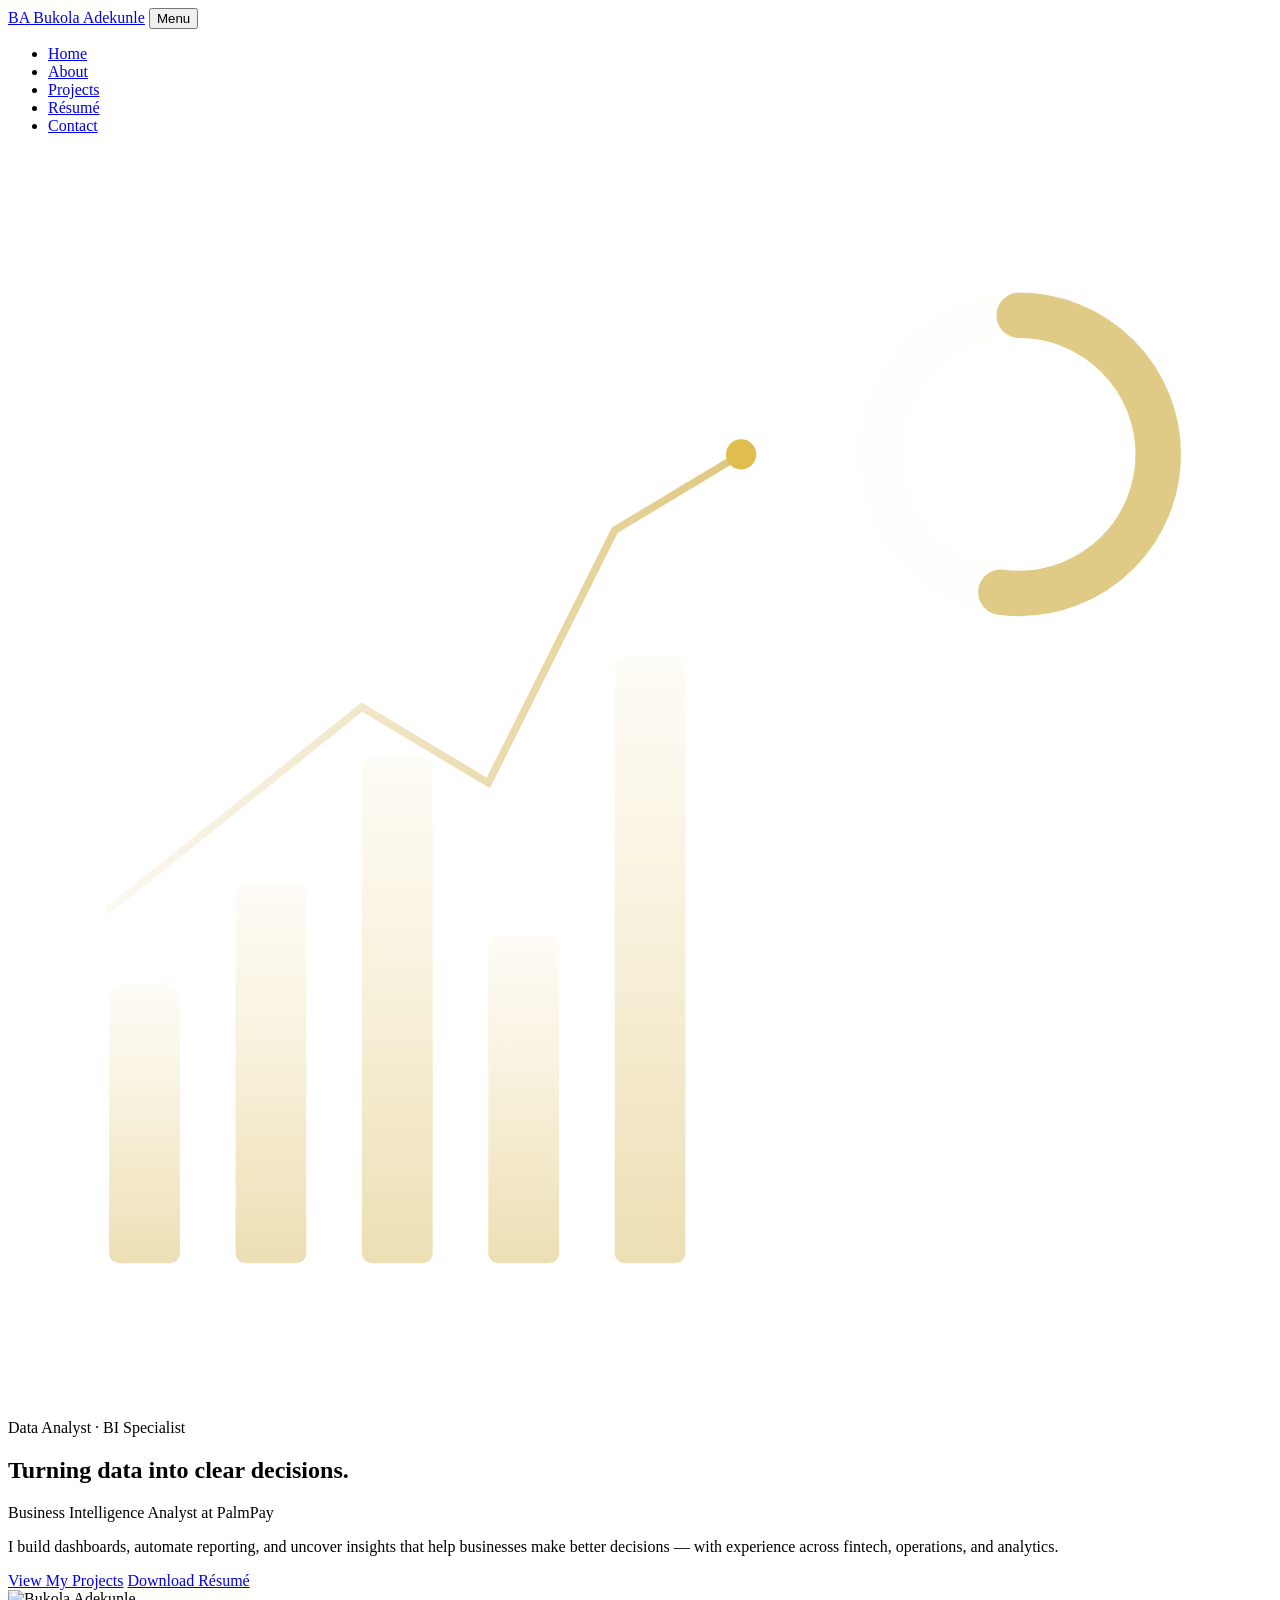
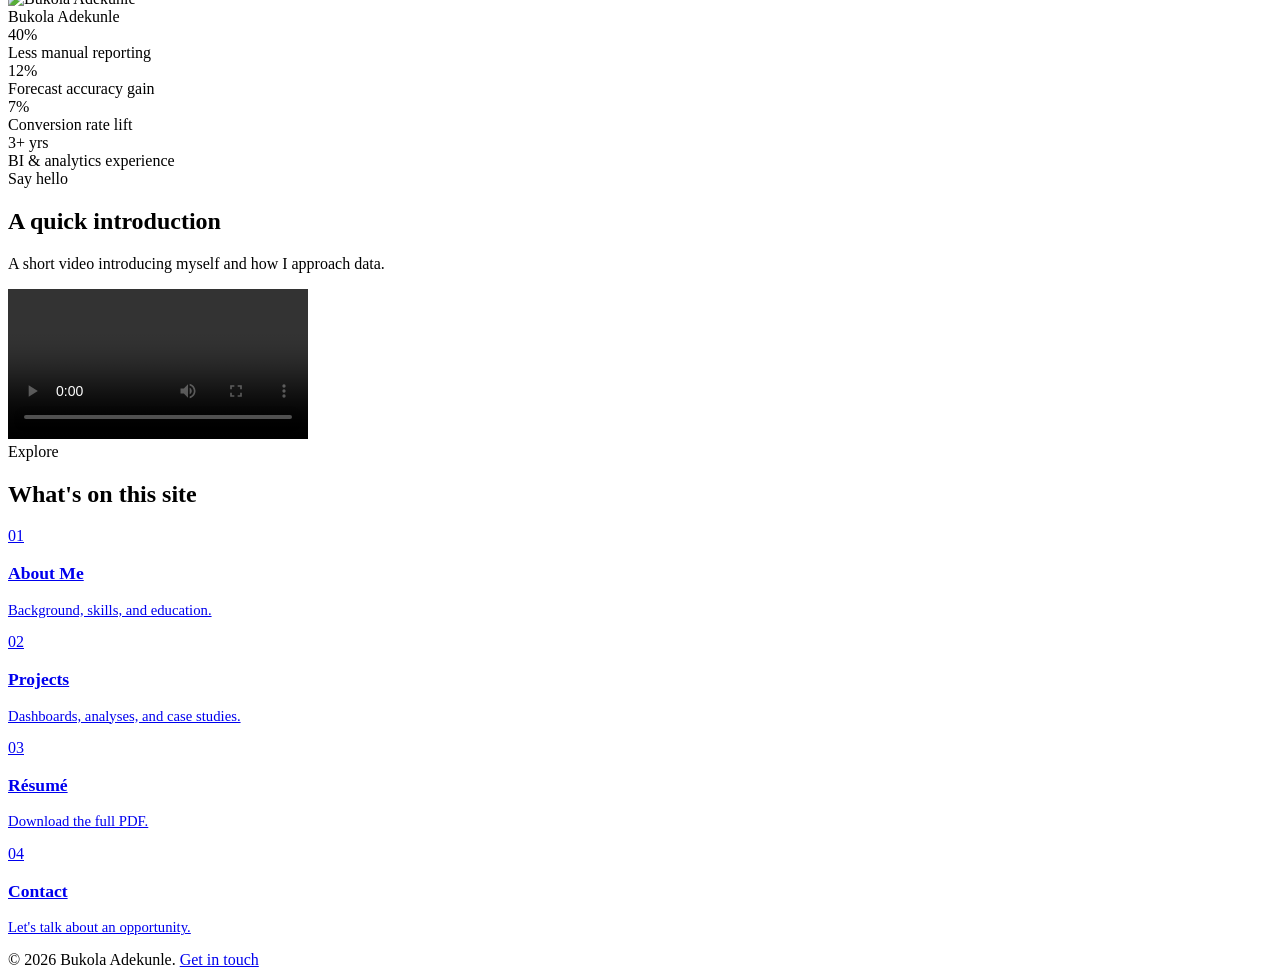
==== index.html @ cb550749 "Add files via upload" ====
<!DOCTYPE html>
<html lang="en">
<head>
<meta charset="UTF-8" />
<meta name="viewport" content="width=device-width, initial-scale=1.0" />
<title>Bukola Adekunle | Data Analyst</title>
<meta name="description" content="Business Intelligence Analyst and Data Analyst — dashboards, KPI tracking, and analytics case studies." />
<link rel="stylesheet" href="css/styles.css" />
</head>
<body>

<header class="topbar">
<div class="topbar-inner">
<a href="index.html" class="brand"><span class="brand-mark">BA</span> Bukola Adekunle</a>
<button class="nav-toggle" aria-label="Toggle navigation">Menu</button>
<nav>
<ul class="nav-links">
<li><a href="index.html">Home</a></li>
<li><a href="about.html">About</a></li>
<li><a href="projects.html">Projects</a></li>
<li><a href="resume.html">Résumé</a></li>
<li><a href="contact.html" class="nav-cta">Contact</a></li>
</ul>
</nav>
</div>
</header>

<!-- ============ HERO ============ -->
<section class="hero">
<!-- Decorative chart backdrop — purely visual, adds depth without being "techy" -->
<svg class="hero-chart-decor" viewBox="0 0 500 500" xmlns="http://www.w3.org/2000/svg" aria-hidden="true">
<defs>
<linearGradient id="barGrad" x1="0" y1="1" x2="0" y2="0">
<stop offset="0%" stop-color="#c9a227" stop-opacity="0.35"/>
<stop offset="100%" stop-color="#e0bd4f" stop-opacity="0.05"/>
</linearGradient>
<linearGradient id="lineGrad" x1="0" y1="0" x2="1" y2="0">
<stop offset="0%" stop-color="#f7f2e6" stop-opacity="0.5"/>
<stop offset="100%" stop-color="#c9a227" stop-opacity="0.6"/>
</linearGradient>
</defs>
<!-- bars -->
<rect x="40" y="330" width="28" height="110" rx="4" fill="url(#barGrad)"/>
<rect x="90" y="290" width="28" height="150" rx="4" fill="url(#barGrad)"/>
<rect x="140" y="240" width="28" height="200" rx="4" fill="url(#barGrad)"/>
<rect x="190" y="310" width="28" height="130" rx="4" fill="url(#barGrad)"/>
<rect x="240" y="200" width="28" height="240" rx="4" fill="url(#barGrad)"/>
<!-- trend line -->
<polyline points="40,300 90,260 140,220 190,250 240,150 290,120" fill="none" stroke="url(#lineGrad)" stroke-width="3" stroke-linecap="round"/>
<circle cx="290" cy="120" r="6" fill="#e0bd4f"/>
<!-- donut -->
<circle cx="400" cy="120" r="55" fill="none" stroke="#f7f2e6" stroke-opacity="0.12" stroke-width="18"/>
<circle cx="400" cy="120" r="55" fill="none" stroke="#c9a227" stroke-opacity="0.55" stroke-width="18" stroke-dasharray="180 345" stroke-linecap="round" transform="rotate(-90 400 120)"/>
</svg>

<div class="container hero-grid">
<div>
<span class="eyebrow hero-eyebrow">Data Analyst · BI Specialist</span>
<h1>Turning data into <span class="accent">clear decisions.</span></h1>
<p class="role">Business Intelligence Analyst at PalmPay</p>
<p class="bio">
I build dashboards, automate reporting, and uncover insights that help
businesses make better decisions — with experience across fintech,
operations, and analytics.
</p>
<div class="hero-actions">
<a href="projects.html" class="btn btn-gold">View My Projects</a>
<a href="assets/Bukola_Adekunle_Resume.pdf" class="btn btn-outline" download>Download Résumé</a>
</div>
</div>

<!-- Bold photo -->
<div class="photo-bold-wrap">
<div class="photo-glow"></div>
<img src="images/photomi.png" class="photo-bold" alt="Bukola Adekunle">
<div class="photo-name">Bukola Adekunle</div>
</div>
</div>
</section>

<!-- ============ STATS STRIP ============ -->
<section class="stats-strip">
<div class="container stats-grid">
<div><div class="stat-value">40%</div><div class="stat-label">Less manual reporting</div></div>
<div><div class="stat-value">12%</div><div class="stat-label">Forecast accuracy gain</div></div>
<div><div class="stat-value">7%</div><div class="stat-label">Conversion rate lift</div></div>
<div><div class="stat-value">3+ yrs</div><div class="stat-label">BI &amp; analytics experience</div></div>
</div>
</section>

<!-- ============ INTRO VIDEO ============ -->
<section class="page-section">
<div class="container">
<div class="section-head">
<span class="eyebrow">Say hello</span>
<h2>A quick introduction</h2>
<p class="lede">A short video introducing myself and how I approach data.</p>
</div>
<div class="video-wrap">
<video controls poster="">
<source src="videos/intro.mp4" type="video/mp4" />
Your browser does not support the video tag.
</video>
</div>
</div>
</section>

<!-- ============ QUICK LINKS ============ -->
<section class="page-section alt">
<div class="container">
<div class="section-head">
<span class="eyebrow">Explore</span>
<h2>What's on this site</h2>
</div>
<div class="card-grid">
<a href="about.html" class="card" style="display:block;">
<span class="tag-number">01</span>
<h3 style="font-size:1.1rem;">About Me</h3>
<p style="color:var(--text-dim); font-size:0.92rem;">Background, skills, and education.</p>
</a>
<a href="projects.html" class="card" style="display:block;">
<span class="tag-number">02</span>
<h3 style="font-size:1.1rem;">Projects</h3>
<p style="color:var(--text-dim); font-size:0.92rem;">Dashboards, analyses, and case studies.</p>
</a>
<a href="resume.html" class="card" style="display:block;">
<span class="tag-number">03</span>
<h3 style="font-size:1.1rem;">Résumé</h3>
<p style="color:var(--text-dim); font-size:0.92rem;">Download the full PDF.</p>
</a>
<a href="contact.html" class="card" style="display:block;">
<span class="tag-number">04</span>
<h3 style="font-size:1.1rem;">Contact</h3>
<p style="color:var(--text-dim); font-size:0.92rem;">Let's talk about an opportunity.</p>
</a>
</div>
</div>
</section>

<footer>
<div class="container">&copy; 2026 Bukola Adekunle. <a href="contact.html">Get in touch</a></div>
</footer>

<script src="js/script.js"></script>
</body>
</html>
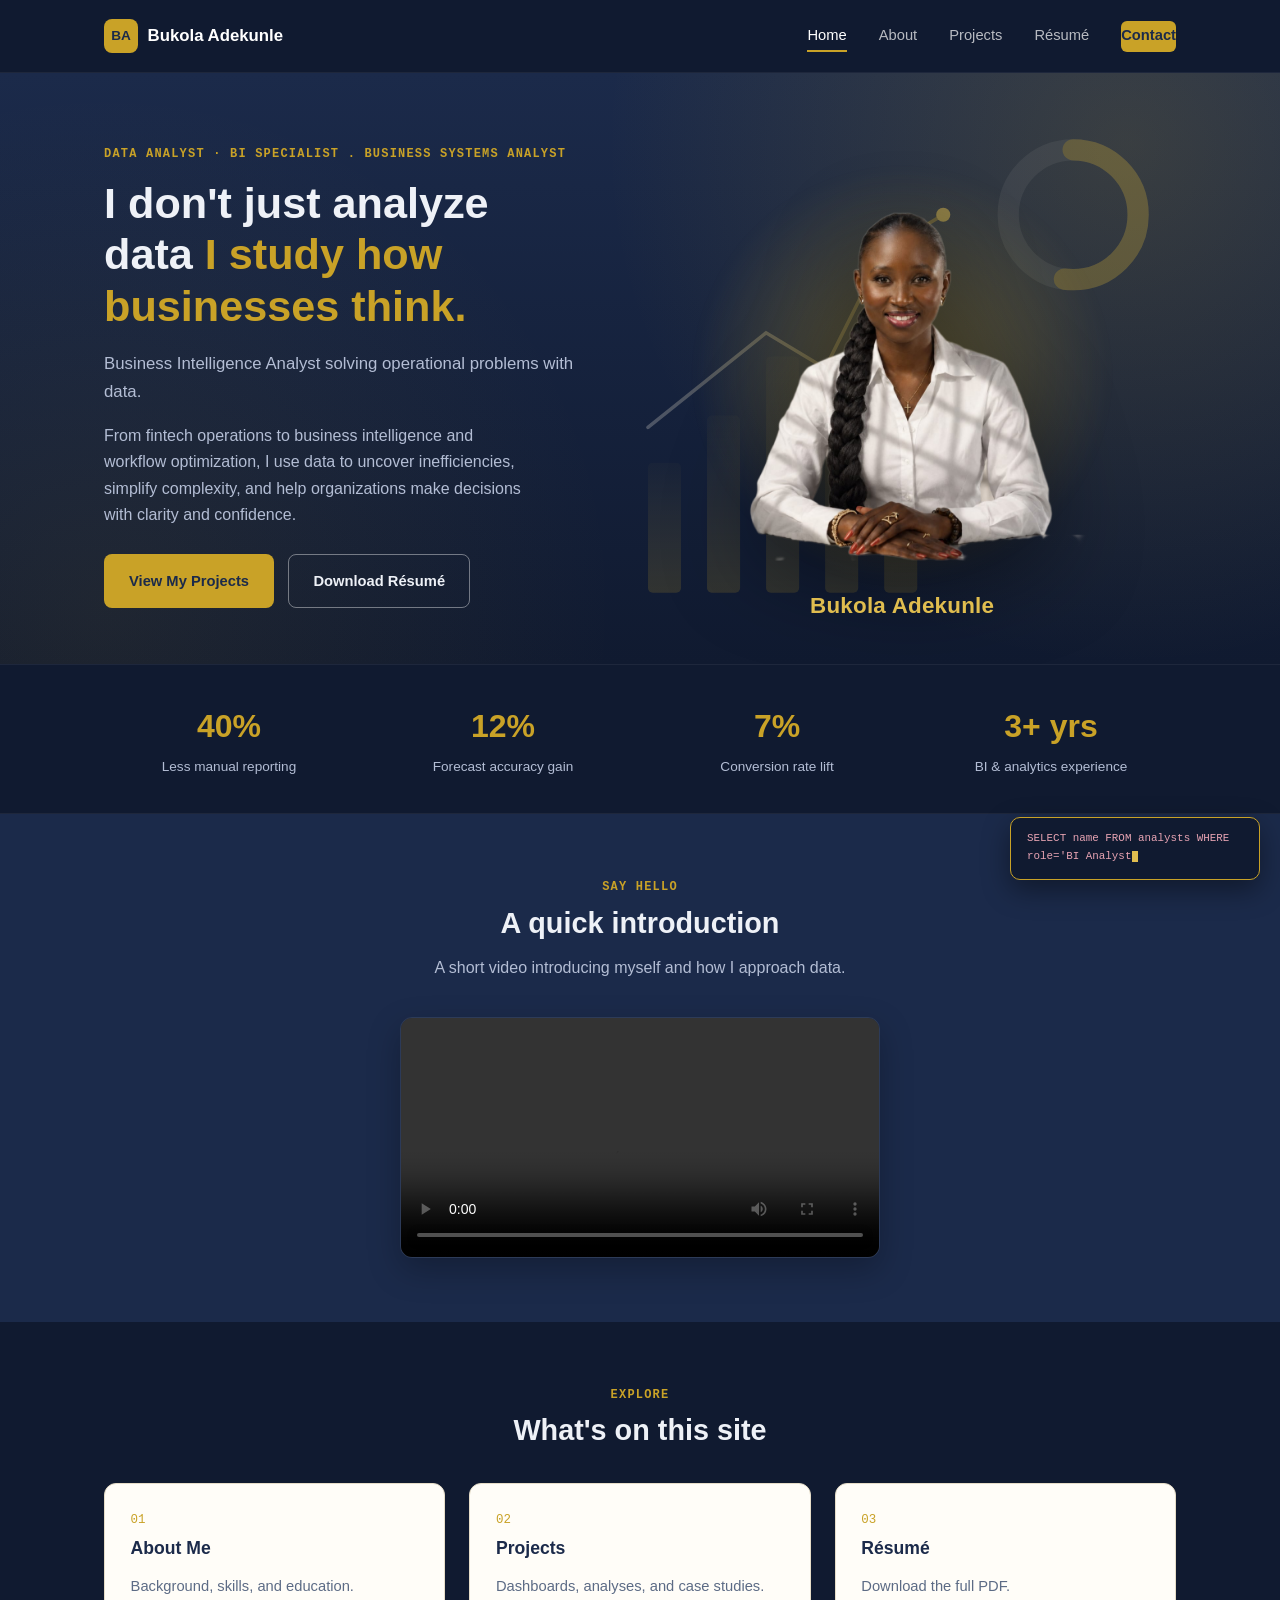
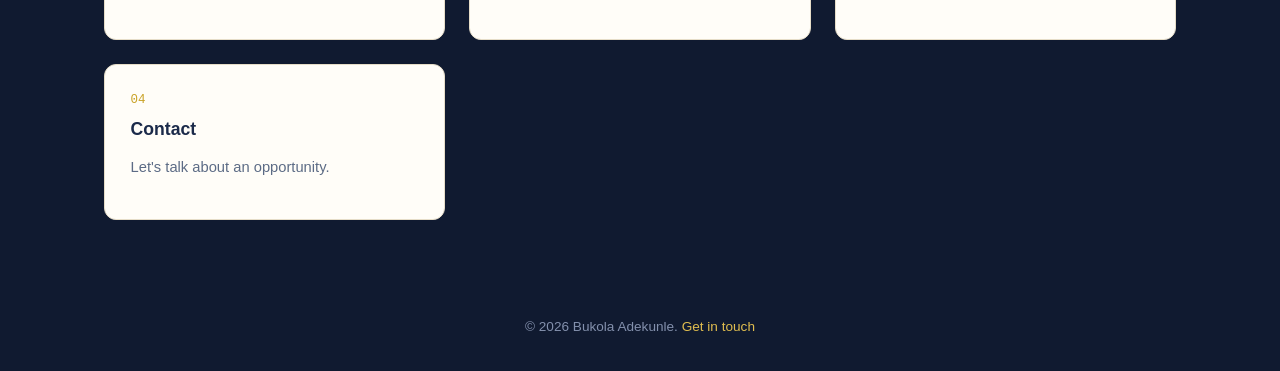
==== commit d328d438: "Update index.html" ====
--- a/index.html
+++ b/index.html
@@ -55,13 +55,13 @@
 
 <div class="container hero-grid">
 <div>
-<span class="eyebrow hero-eyebrow">Data Analyst · BI Specialist</span>
-<h1>Turning data into <span class="accent">clear decisions.</span></h1>
-<p class="role">Business Intelligence Analyst at PalmPay</p>
+<span class="eyebrow hero-eyebrow">Data Analyst · BI Specialist . Business Systems Analyst</span>
+<h1>I don't just analyze data <span class="accent">I study how businesses think.</span></h1>
+<p class="role">Business Intelligence Analyst solving operational problems with data.</p>
 <p class="bio">
-I build dashboards, automate reporting, and uncover insights that help
-businesses make better decisions — with experience across fintech,
-operations, and analytics.
+From fintech operations to business intelligence and workflow optimization,
+I use data to uncover inefficiencies, simplify complexity, and help
+  organizations make decisions with clarity and confidence.
 </p>
 <div class="hero-actions">
 <a href="projects.html" class="btn btn-gold">View My Projects</a>
--- a/css/styles.css
+++ b/css/styles.css
@@ -0,0 +1,575 @@
+/* ============================================================
+   BUKOLA ADEKUNLE — DATA ANALYST PORTFOLIO (v3)
+   Navy is now the dominant color across every page. Beige is
+   used only for card/panel surfaces (assisting). Gold is the
+   accent (assisting) — CTAs, numbers, dividers, glow.
+   ============================================================ */
+
+@import url('https://fonts.googleapis.com/css2?family=Poppins:wght@500;600;700&family=Inter:wght@400;500;600&family=JetBrains+Mono:wght@500;600&display=swap');
+
+:root {
+  --navy: #1b2a4a;
+  --navy-deep: #101a30;
+  --navy-soft: #24365c;
+  --beige: #f7f2e6;
+  --beige-card: #fffdf8;
+  --beige-line: #e6ddc8;
+  --gold: #c9a227;
+  --gold-bright: #e0bd4f;
+
+  /* text on light (card) surfaces */
+  --text: #24304a;
+  --text-dim: #5c6b85;
+  --text-faint: #8a94a8;
+
+  /* text on navy (page) background */
+  --text-light: #eef1f7;
+  --text-dim-light: #b3bdd4;
+  --text-faint-light: #8390ac;
+
+  --success: #4caf7d;
+
+  --font-display: 'Poppins', sans-serif;
+  --font-body: 'Inter', sans-serif;
+  --font-mono: 'JetBrains Mono', monospace;
+
+  --radius: 12px;
+  --shadow: 0 12px 32px rgba(0, 0, 0, 0.25);
+  --transition: 0.25s ease;
+}
+
+* { box-sizing: border-box; }
+html { scroll-behavior: smooth; }
+
+body {
+  margin: 0;
+  background: var(--navy);
+  color: var(--text-light);
+  font-family: var(--font-body);
+  line-height: 1.65;
+}
+
+h1, h2, h3, h4 {
+  font-family: var(--font-display);
+  color: var(--text-light);
+  margin: 0 0 0.5em;
+  line-height: 1.2;
+}
+
+/* Headings inside light (card) surfaces flip back to navy */
+.card h1, .card h2, .card h3, .card h4,
+.photo-card h3, .resume-panel h3 {
+  color: var(--navy);
+}
+
+a { color: inherit; text-decoration: none; }
+img { max-width: 100%; display: block; }
+
+.container {
+  max-width: 1120px;
+  margin: 0 auto;
+  padding: 0 1.5rem;
+}
+
+.eyebrow {
+  font-family: var(--font-mono);
+  font-size: 0.75rem;
+  letter-spacing: 0.1em;
+  text-transform: uppercase;
+  color: var(--gold);
+  font-weight: 600;
+}
+
+/* ============================================================
+   NAV
+   ============================================================ */
+.topbar {
+  background: var(--navy-deep);
+  position: sticky;
+  top: 0;
+  z-index: 50;
+  border-bottom: 1px solid rgba(255,255,255,0.06);
+}
+
+.topbar-inner {
+  max-width: 1120px;
+  margin: 0 auto;
+  padding: 0 1.5rem;
+  display: flex;
+  align-items: center;
+  justify-content: space-between;
+  height: 72px;
+}
+
+.brand {
+  display: flex;
+  align-items: center;
+  gap: 0.6rem;
+  font-family: var(--font-display);
+  font-weight: 600;
+  color: #fff;
+  font-size: 1.05rem;
+}
+
+.brand-mark {
+  width: 34px; height: 34px;
+  border-radius: 8px;
+  background: var(--gold);
+  color: var(--navy);
+  display: flex; align-items: center; justify-content: center;
+  font-weight: 700;
+  font-size: 0.85rem;
+}
+
+.nav-links {
+  display: flex;
+  gap: 2rem;
+  list-style: none;
+  margin: 0;
+  padding: 0;
+}
+
+.nav-links a {
+  font-size: 0.92rem;
+  color: rgba(255,255,255,0.7);
+  padding: 0.4rem 0;
+  border-bottom: 2px solid transparent;
+  transition: color var(--transition), border-color var(--transition);
+}
+.nav-links a:hover { color: #fff; }
+.nav-links a.active { color: #fff; border-bottom-color: var(--gold); }
+
+.nav-cta {
+  background: var(--gold);
+  color: var(--navy) !important;
+  padding: 0.55rem 1.2rem;
+  border-radius: 6px;
+  font-weight: 600;
+  font-size: 0.88rem;
+  transition: background var(--transition);
+}
+.nav-cta:hover { background: var(--gold-bright); }
+
+.nav-toggle {
+  display: none;
+  background: none;
+  border: 1px solid rgba(255,255,255,0.3);
+  color: #fff;
+  padding: 0.4rem 0.8rem;
+  border-radius: 6px;
+  cursor: pointer;
+  font-size: 0.85rem;
+}
+
+/* ============================================================
+   HERO — gradient + decorative chart backdrop
+   ============================================================ */
+.hero {
+  position: relative;
+  overflow: hidden;
+  padding: 4.5rem 0 3.5rem;
+  background:
+    radial-gradient(circle at 88% 12%, rgba(201,162,39,0.18), transparent 42%),
+    radial-gradient(circle at 8% 90%, rgba(201,162,39,0.08), transparent 40%),
+    linear-gradient(180deg, var(--navy) 0%, var(--navy-deep) 100%);
+}
+
+.hero-chart-decor {
+  position: absolute;
+  top: 0; right: 0;
+  width: 60%;
+  height: 100%;
+  opacity: 0.5;
+  pointer-events: none;
+  z-index: 0;
+}
+
+.hero-grid {
+  position: relative;
+  z-index: 1;
+  display: grid;
+  grid-template-columns: 1fr 1.15fr;
+  gap: 3rem;
+  align-items: center;
+}
+
+.hero-eyebrow { margin-bottom: 0.8rem; display: block; }
+
+.hero h1 {
+  font-size: clamp(2rem, 4vw, 2.7rem);
+  margin-bottom: 0.5rem;
+}
+.hero h1 .accent { color: var(--gold); }
+
+.hero .role {
+  font-size: 1.05rem;
+  color: var(--text-dim-light);
+  margin-bottom: 1.1rem;
+  font-family: var(--font-display);
+  font-weight: 500;
+}
+
+.hero p.bio {
+  color: var(--text-dim-light);
+  max-width: 48ch;
+  margin-bottom: 1.6rem;
+}
+
+.hero-actions { display: flex; gap: 0.9rem; flex-wrap: wrap; }
+
+.btn {
+  display: inline-flex;
+  align-items: center;
+  gap: 0.5rem;
+  font-family: var(--font-body);
+  font-weight: 600;
+  font-size: 0.92rem;
+  padding: 0.85rem 1.5rem;
+  border-radius: 8px;
+  cursor: pointer;
+  border: 1px solid transparent;
+  transition: transform var(--transition), box-shadow var(--transition), background var(--transition);
+}
+.btn:hover { transform: translateY(-2px); }
+
+.btn-gold { background: var(--gold); color: var(--navy); }
+.btn-gold:hover { background: var(--gold-bright); box-shadow: 0 10px 24px rgba(201,162,39,0.3); }
+
+.btn-outline { border-color: rgba(255,255,255,0.4); color: var(--text-light); }
+.btn-outline:hover { background: rgba(255,255,255,0.08); border-color: var(--gold); }
+
+/* Bold photo treatment — no box, transparent-friendly, glow behind
+   (sized up per request — the photo is now the dominant visual in the hero) */
+.photo-bold-wrap {
+  position: relative;
+  display: flex;
+  align-items: center;
+  justify-content: center;
+  min-height: 460px;
+}
+
+.photo-glow {
+  position: absolute;
+  width: 420px; height: 420px;
+  border-radius: 50%;
+  background: radial-gradient(circle, rgba(201,162,39,0.4), transparent 70%);
+  filter: blur(6px);
+  z-index: 0;
+}
+
+.photo-bold {
+  position: relative;
+  z-index: 1;
+  max-width: 420px;
+  width: 100%;
+  filter: drop-shadow(0 28px 46px rgba(0,0,0,0.45));
+}
+
+/* Fallback circular avatar (used until a real photo is added) */
+.avatar-fallback {
+  position: relative;
+  z-index: 1;
+  width: 220px; height: 220px;
+  border-radius: 50%;
+  background: linear-gradient(145deg, var(--navy-soft), var(--navy-deep));
+  color: var(--gold);
+  display: flex; align-items: center; justify-content: center;
+  font-family: var(--font-display);
+  font-size: 3.4rem;
+  font-weight: 600;
+  border: 4px solid var(--gold);
+}
+
+.photo-name {
+  position: absolute;
+  bottom: -1.2rem;
+  left: 50%;
+  transform: translateX(-50%);
+  font-family: var(--font-display);
+  font-weight: 700;
+  font-size: 1.4rem;
+  color: var(--gold-bright);
+  white-space: nowrap;
+  z-index: 2;
+  letter-spacing: 0.01em;
+}
+/* ============================================================
+   FLOATING QUERY BADGE — fixed position, never affects layout
+   ============================================================ */
+.query-fab {
+  position: fixed;
+  bottom: 20px;
+  right: 20px;
+  width: 250px;
+  background: var(--navy-deep);
+  border: 1px solid var(--gold);
+  border-radius: 10px;
+  padding: 0.8rem 1rem;
+  font-family: var(--font-mono);
+  font-size: 0.68rem;
+  color: var(--text-dim-light);
+  box-shadow: 0 10px 28px rgba(0,0,0,0.4);
+  z-index: 60;
+  min-height: 3.6em;
+}
+.query-fab .kw { color: #e8a4b3; }
+.query-fab .str { color: var(--gold-bright); }
+.query-fab .cursor {
+  display: inline-block;
+  width: 6px; height: 1em;
+  background: var(--gold-bright);
+  vertical-align: text-bottom;
+  animation: blink 0.9s steps(1) infinite;
+  margin-left: 1px;
+}
+@keyframes blink { 50% { opacity: 0; } }
+
+@media (max-width: 700px) {
+  .query-fab { width: 180px; font-size: 0.62rem; bottom: 12px; right: 12px; }
+}
+
+/* ============================================================
+   STATS STRIP
+   ============================================================ */
+.stats-strip {
+  background: var(--navy-deep);
+  padding: 2.2rem 0;
+  border-top: 1px solid rgba(255,255,255,0.06);
+  border-bottom: 1px solid rgba(255,255,255,0.06);
+}
+
+.stats-grid {
+  display: grid;
+  grid-template-columns: repeat(4, 1fr);
+  gap: 1.5rem;
+  text-align: center;
+}
+
+.stat-value {
+  font-family: var(--font-display);
+  font-size: 2rem;
+  font-weight: 700;
+  color: var(--gold);
+}
+.stat-label { color: var(--text-dim-light); font-size: 0.85rem; margin-top: 0.2rem; }
+
+/* ============================================================
+   SECTIONS — alternating navy shades keep navy dominant
+   ============================================================ */
+section.page-section { padding: 4rem 0; background: var(--navy); }
+section.page-section.alt { background: var(--navy-deep); }
+
+.section-head { margin-bottom: 2.2rem; text-align: center; }
+.section-head .eyebrow { display: block; margin-bottom: 0.5rem; }
+.section-head h2 { font-size: 1.8rem; }
+.section-head p.lede { color: var(--text-dim-light); max-width: 56ch; margin: 0.6rem auto 0; }
+
+/* ============================================================
+   VIDEO SECTION
+   ============================================================ */
+.video-wrap { display: flex; justify-content: center; }
+.video-wrap video {
+  max-width: 480px; width: 100%;
+  border-radius: var(--radius);
+  box-shadow: var(--shadow);
+  border: 1px solid rgba(255,255,255,0.08);
+}
+
+/* ============================================================
+   CARDS — beige surfaces, assisting color
+   ============================================================ */
+.card-grid {
+  display: grid;
+  grid-template-columns: repeat(auto-fit, minmax(260px, 1fr));
+  gap: 1.5rem;
+}
+
+.card {
+  background: var(--beige-card);
+  border-radius: var(--radius);
+  padding: 1.6rem;
+  border: 1px solid var(--beige-line);
+  transition: transform var(--transition), box-shadow var(--transition);
+}
+.card:hover { transform: translateY(-4px); box-shadow: var(--shadow); }
+
+.card p { color: var(--text-dim); }
+
+.card .tag-number {
+  font-family: var(--font-mono);
+  color: var(--gold);
+  font-size: 0.78rem;
+  display: block;
+  margin-bottom: 0.5rem;
+}
+
+/* Skill bars (About page) — sit directly on navy, label stays light */
+.skill-row {
+  display: grid;
+  grid-template-columns: 150px 1fr;
+  align-items: center;
+  gap: 1rem;
+  margin-bottom: 0.9rem;
+}
+.skill-row span:first-child { font-size: 0.9rem; font-weight: 500; color: var(--text-light); }
+.skill-bar { height: 8px; background: rgba(255,255,255,0.1); border-radius: 4px; overflow: hidden; }
+.skill-bar > i {
+  display: block; height: 100%;
+  background: linear-gradient(90deg, var(--gold), var(--gold-bright));
+  border-radius: 4px;
+}
+
+/* Timeline / experience log — sits directly on navy */
+.log { border-left: 2px solid rgba(255,255,255,0.12); padding-left: 1.6rem; }
+.log-entry { position: relative; padding-bottom: 2.2rem; }
+.log-entry:last-child { padding-bottom: 0; }
+.log-entry::before {
+  content: ""; position: absolute; left: -1.62rem; top: 0.3rem;
+  width: 10px; height: 10px; border-radius: 50%;
+  background: var(--gold); border: 2px solid var(--navy);
+  box-shadow: 0 0 0 2px rgba(255,255,255,0.12);
+}
+.log-meta { font-family: var(--font-mono); font-size: 0.78rem; color: var(--text-faint-light); margin-bottom: 0.3rem; }
+.log-entry h3 { font-size: 1.05rem; margin-bottom: 0.1rem; }
+.log-entry .role-org { color: var(--text-dim-light); font-size: 0.9rem; margin-bottom: 0.8rem; font-family: var(--font-body); }
+.log-entry ul { margin: 0; padding-left: 1.2rem; color: var(--text-dim-light); font-size: 0.92rem; }
+.log-entry li { margin-bottom: 0.4rem; }
+.log-entry li::marker { color: var(--gold); }
+
+/* Project / case study cards (beige surfaces) */
+.case-card .case-tag {
+  font-family: var(--font-mono); font-size: 0.72rem; color: var(--gold);
+  text-transform: uppercase; letter-spacing: 0.05em; margin-bottom: 0.6rem; display: block;
+}
+.case-card h3 { font-size: 1.1rem; margin-bottom: 0.5rem; }
+.case-card p { color: var(--text-dim); font-size: 0.92rem; margin-bottom: 1rem; }
+.case-stack { display: flex; flex-wrap: wrap; gap: 0.4rem; margin-bottom: 1rem; }
+.case-stack span {
+  font-family: var(--font-mono); font-size: 0.72rem; color: var(--text-dim);
+  border: 1px solid var(--beige-line); padding: 0.2rem 0.6rem; border-radius: 4px;
+}
+.case-result {
+  font-family: var(--font-mono); font-size: 0.85rem; color: var(--success);
+  border-top: 1px dashed var(--beige-line); padding-top: 0.8rem;
+}
+
+/* Link row at the bottom of a portfolio-file card (View SQL file, View dashboard, etc.) */
+.case-link {
+  display: inline-flex;
+  align-items: center;
+  gap: 0.35rem;
+  font-family: var(--font-mono);
+  font-size: 0.82rem;
+  color: var(--navy);
+  font-weight: 600;
+  border-top: 1px dashed var(--beige-line);
+  padding-top: 0.8rem;
+  margin-top: 0.2rem;
+}
+.case-link::after { content: "→"; transition: transform var(--transition); }
+.case-card:hover .case-link::after { transform: translateX(3px); }
+
+.add-more-card {
+  display: flex; align-items: center; justify-content: center;
+  border: 2px dashed rgba(255,255,255,0.18);
+  border-radius: var(--radius);
+  padding: 2rem; text-align: center;
+  color: var(--text-faint-light); font-size: 0.9rem;
+  min-height: 180px;
+}
+
+/* Skill pills */
+.pill-row { display: flex; flex-wrap: wrap; gap: 0.5rem; }
+.pill {
+  font-family: var(--font-mono); font-size: 0.8rem;
+  background: var(--beige-card); border: 1px solid var(--beige-line);
+  color: var(--text-dim); padding: 0.4rem 0.8rem; border-radius: 20px;
+}
+
+/* Table (About page — education) */
+table.transcript {
+  width: 100%; border-collapse: collapse; font-size: 0.92rem;
+  background: var(--beige-card); border-radius: var(--radius); overflow: hidden;
+  box-shadow: var(--shadow);
+}
+table.transcript th, table.transcript td { padding: 0.85rem 1.1rem; text-align: left; border-bottom: 1px solid var(--beige-line); }
+table.transcript th {
+  background: var(--navy); color: #fff; font-family: var(--font-mono);
+  font-size: 0.75rem; text-transform: uppercase; letter-spacing: 0.05em;
+}
+table.transcript td { color: var(--text); }
+table.transcript tr:last-child td { border-bottom: none; }
+
+/* ============================================================
+   RESUME PAGE
+   ============================================================ */
+.resume-panel {
+  background: var(--beige-card);
+  border: 1px solid var(--beige-line);
+  border-radius: var(--radius);
+  padding: 2.4rem;
+  display: flex; align-items: center; justify-content: space-between;
+  flex-wrap: wrap; gap: 1.5rem;
+  box-shadow: var(--shadow);
+}
+.resume-panel h3 { margin-bottom: 0.3rem; }
+.resume-panel p { color: var(--text-dim); margin: 0; }
+
+/* ============================================================
+   CONTACT PAGE
+   ============================================================ */
+.contact-grid { display: grid; grid-template-columns: 1fr 1fr; gap: 2.5rem; }
+.form-group { margin-bottom: 1.2rem; }
+.form-group label {
+  display: block; font-family: var(--font-mono); font-size: 0.78rem;
+  text-transform: uppercase; letter-spacing: 0.05em; color: var(--text-dim-light); margin-bottom: 0.4rem;
+}
+.form-group input, .form-group textarea {
+  width: 100%; padding: 0.8rem 0.9rem; border: 1px solid var(--beige-line);
+  border-radius: 6px; font-family: var(--font-body); font-size: 0.95rem;
+  background: var(--beige-card); color: var(--text);
+}
+.form-group textarea { resize: vertical; min-height: 120px; }
+.error-msg { color: #f0a08a; font-size: 0.78rem; font-family: var(--font-mono); margin-top: 0.3rem; min-height: 1em; }
+.form-group.invalid input, .form-group.invalid textarea { border-color: #d16a4f; }
+.form-success {
+  background: rgba(76,175,125,0.15); border: 1px solid var(--success); color: var(--success);
+  padding: 1rem 1.2rem; border-radius: 8px; font-family: var(--font-mono); font-size: 0.85rem; display: none;
+}
+.form-success.show { display: block; }
+.contact-info .card { margin-bottom: 1rem; }
+.contact-info .card p { color: var(--text-dim); }
+
+/* ============================================================
+   FOOTER
+   ============================================================ */
+footer { background: var(--navy-deep); color: var(--text-faint-light); padding: 2rem 0; text-align: center; font-size: 0.85rem; }
+footer a { color: var(--gold-bright); }
+
+/* ============================================================
+   RESPONSIVE
+   ============================================================ */
+@media (max-width: 900px) {
+  .hero-grid { grid-template-columns: 1fr; }
+  .photo-bold-wrap { order: -1; min-height: 360px; }
+  .photo-bold { max-width: 320px; }
+  .photo-glow { width: 320px; height: 320px; }
+  .contact-grid { grid-template-columns: 1fr; }
+  .stats-grid { grid-template-columns: repeat(2, 1fr); }
+  .hero-chart-decor { width: 100%; opacity: 0.25; }
+}
+
+@media (max-width: 700px) {
+  .nav-toggle { display: inline-block; }
+  .nav-links {
+    position: absolute; top: 72px; left: 0; right: 0;
+    flex-direction: column; background: var(--navy-deep);
+    padding: 1rem 1.5rem; gap: 1rem; display: none;
+  }
+  .nav-links.open { display: flex; }
+  .topbar-inner { position: relative; }
+}
+
+@media (prefers-reduced-motion: reduce) {
+  * { animation-duration: 0.001ms !important; transition-duration: 0.001ms !important; }
+}
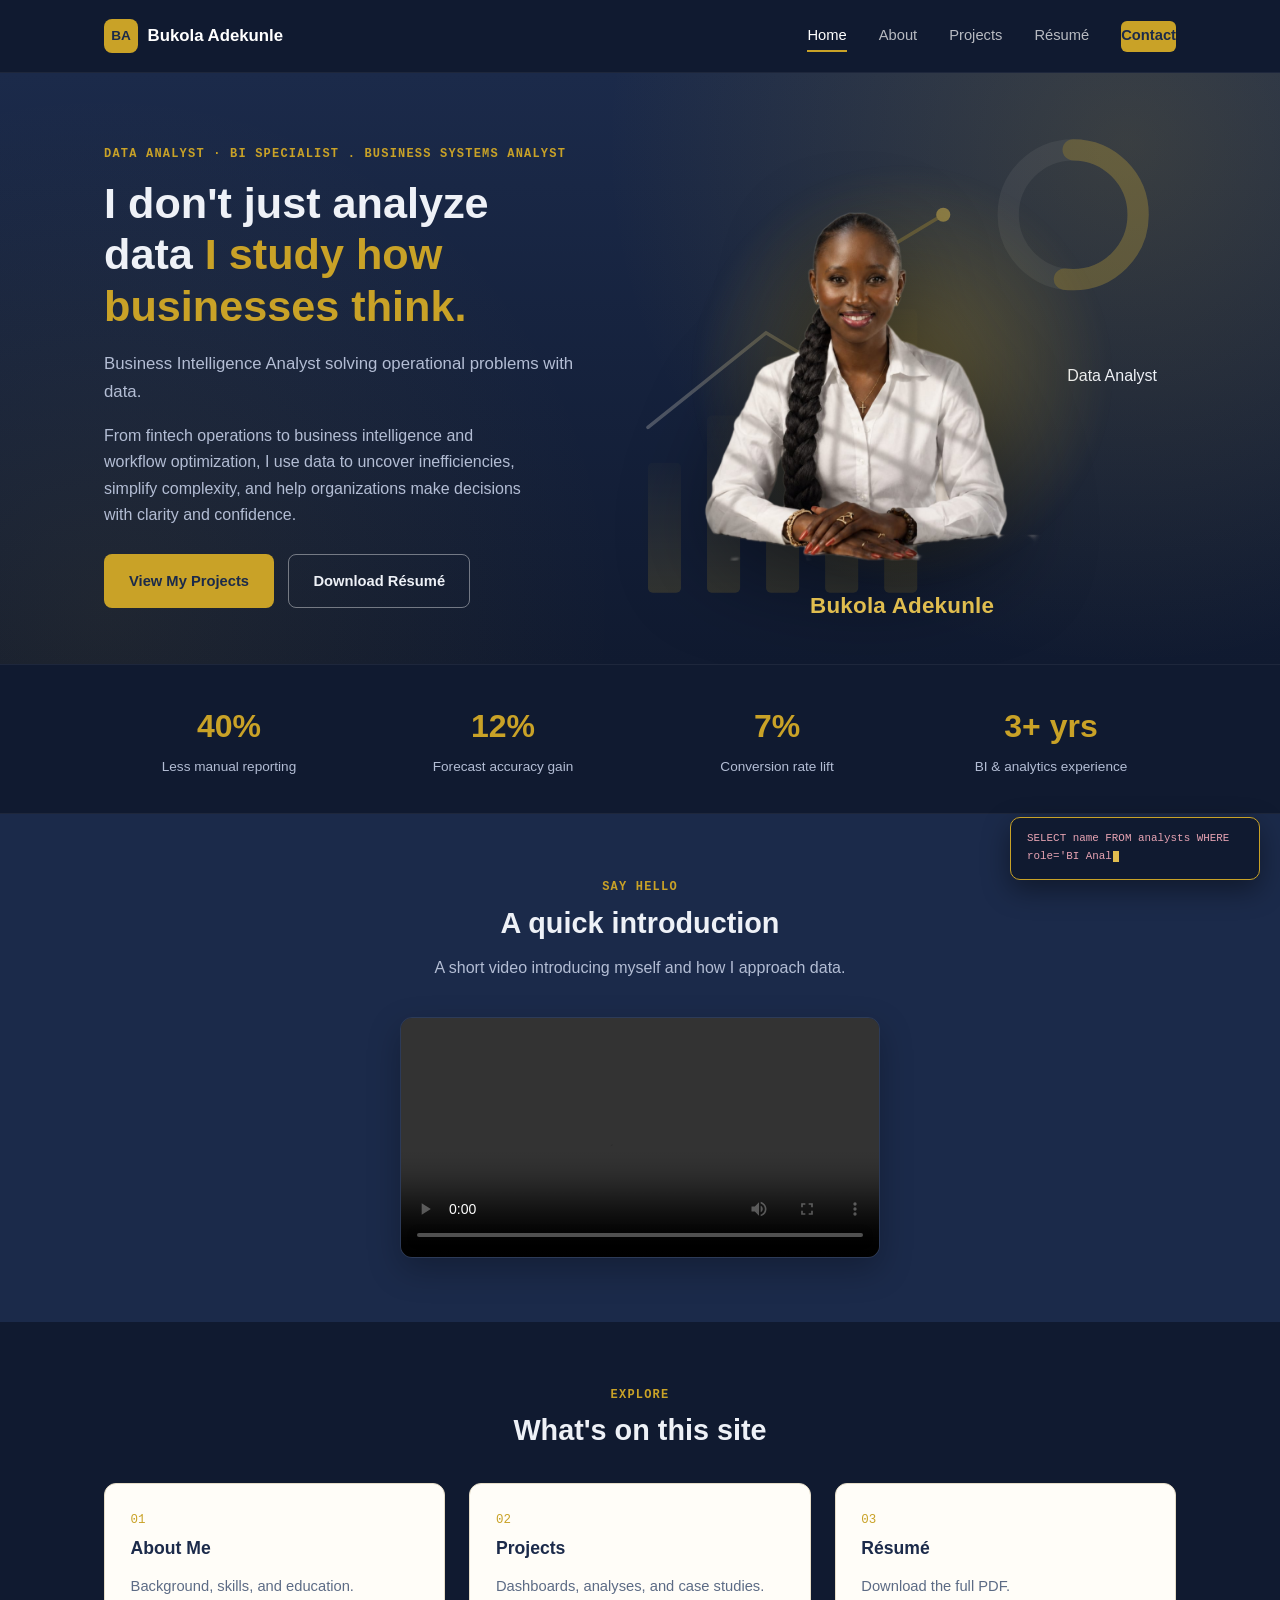
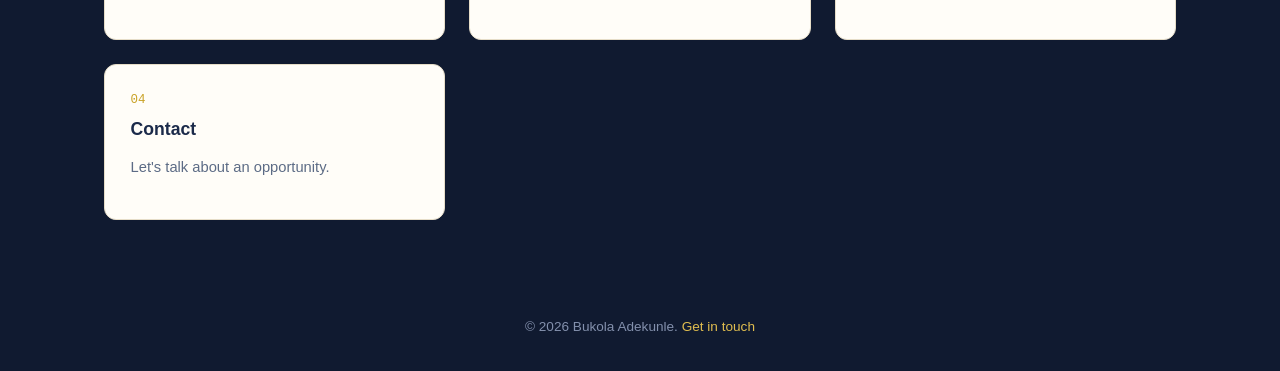
==== commit 9157f154: "Update index.html" ====
--- a/index.html
+++ b/index.html
@@ -74,6 +74,7 @@
 <div class="photo-glow"></div>
 <img src="images/photomi.png" class="photo-bold" alt="Bukola Adekunle">
 <div class="photo-name">Bukola Adekunle</div>
+<div class="photo-title">Data Analyst</div>
 </div>
 </div>
 </section>
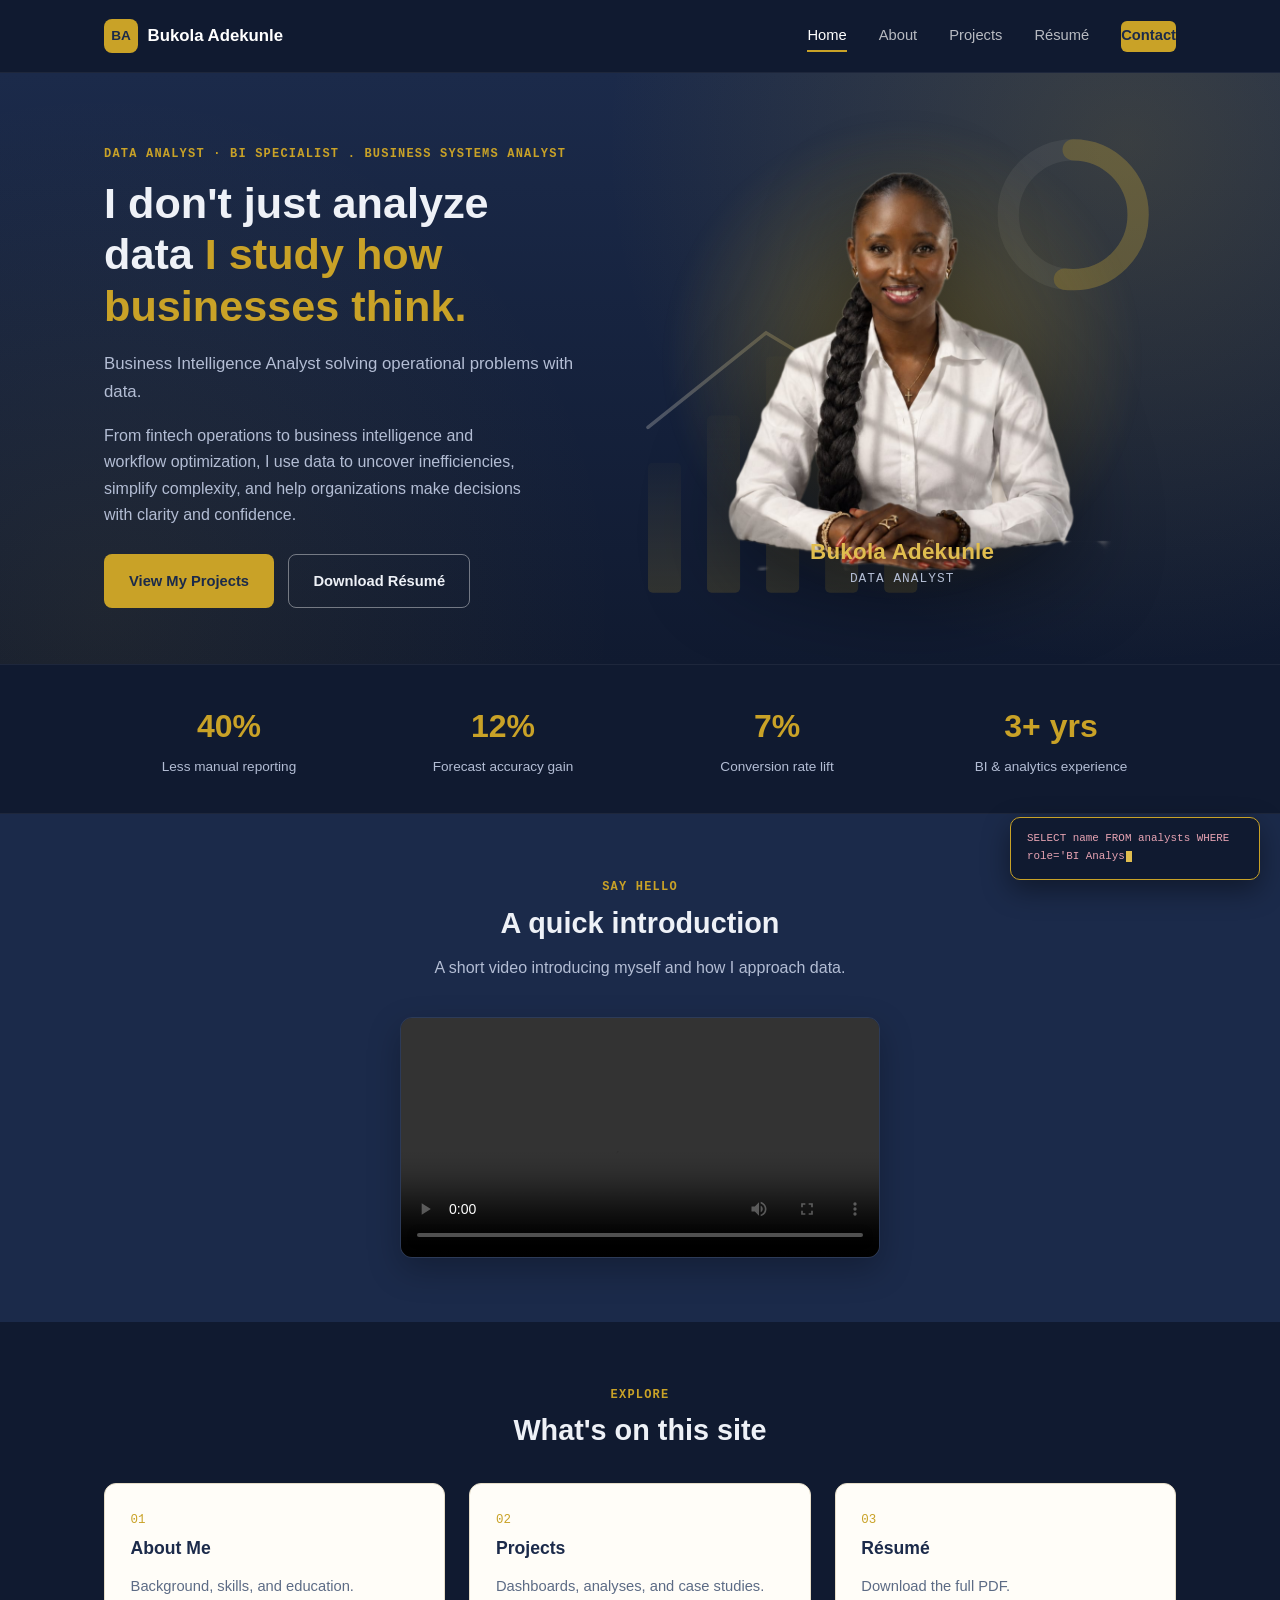
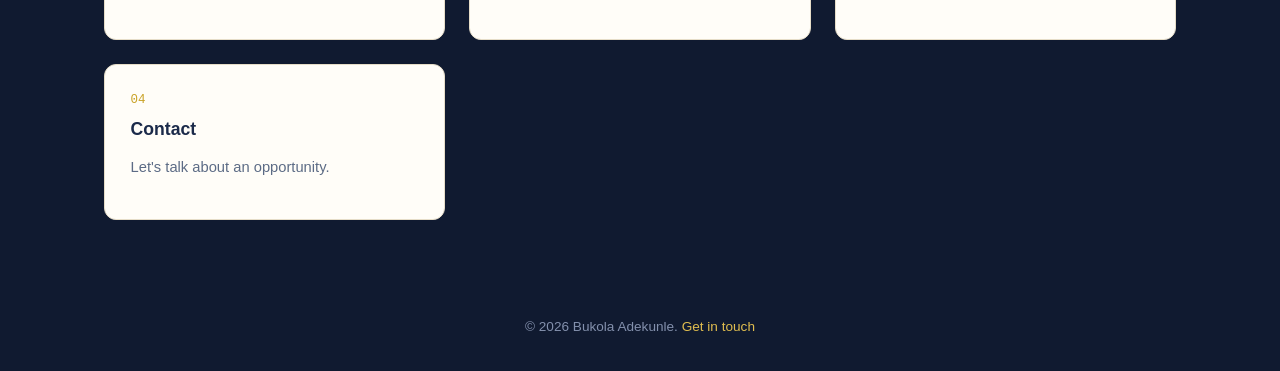
==== commit cd95587e: "Update index.html" ====
--- a/index.html
+++ b/index.html
@@ -76,7 +76,6 @@
 <div class="photo-name">Bukola Adekunle</div>
 <div class="photo-title">Data Analyst</div>
 </div>
-</div>
 </section>
 
 <!-- ============ STATS STRIP ============ -->
--- a/css/styles.css
+++ b/css/styles.css
@@ -246,11 +246,12 @@
   align-items: center;
   justify-content: center;
   min-height: 460px;
+  margin-top: -2rem; /* moves the whole photo block up */
 }
 
 .photo-glow {
   position: absolute;
-  width: 420px; height: 420px;
+  width: 480px; height: 480px;
   border-radius: 50%;
   background: radial-gradient(circle, rgba(201,162,39,0.4), transparent 70%);
   filter: blur(6px);
@@ -260,10 +261,11 @@
 .photo-bold {
   position: relative;
   z-index: 1;
-  max-width: 420px;
+  max-width: 480px; /* bigger image */
   width: 100%;
   filter: drop-shadow(0 28px 46px rgba(0,0,0,0.45));
 }
+
 
 /* Fallback circular avatar (used until a real photo is added) */
 .avatar-fallback {
@@ -282,7 +284,7 @@
 
 .photo-name {
   position: absolute;
-  bottom: -1.2rem;
+  bottom: 1.2rem; /* moved up from -0.5rem */
   left: 50%;
   transform: translateX(-50%);
   font-family: var(--font-display);
@@ -292,6 +294,22 @@
   white-space: nowrap;
   z-index: 2;
   letter-spacing: 0.01em;
+  text-align: center;
+}
+
+.photo-title {
+  position: absolute;
+  bottom: 0.1rem; /* sits directly under the name */
+  left: 50%;
+  transform: translateX(-50%);
+  font-family: var(--font-mono);
+  font-weight: 500;
+  font-size: 0.8rem;
+  color: var(--text-dim-light);
+  white-space: nowrap;
+  z-index: 2;
+  letter-spacing: 0.08em;
+  text-transform: uppercase;
 }
 /* ============================================================
    FLOATING QUERY BADGE — fixed position, never affects layout
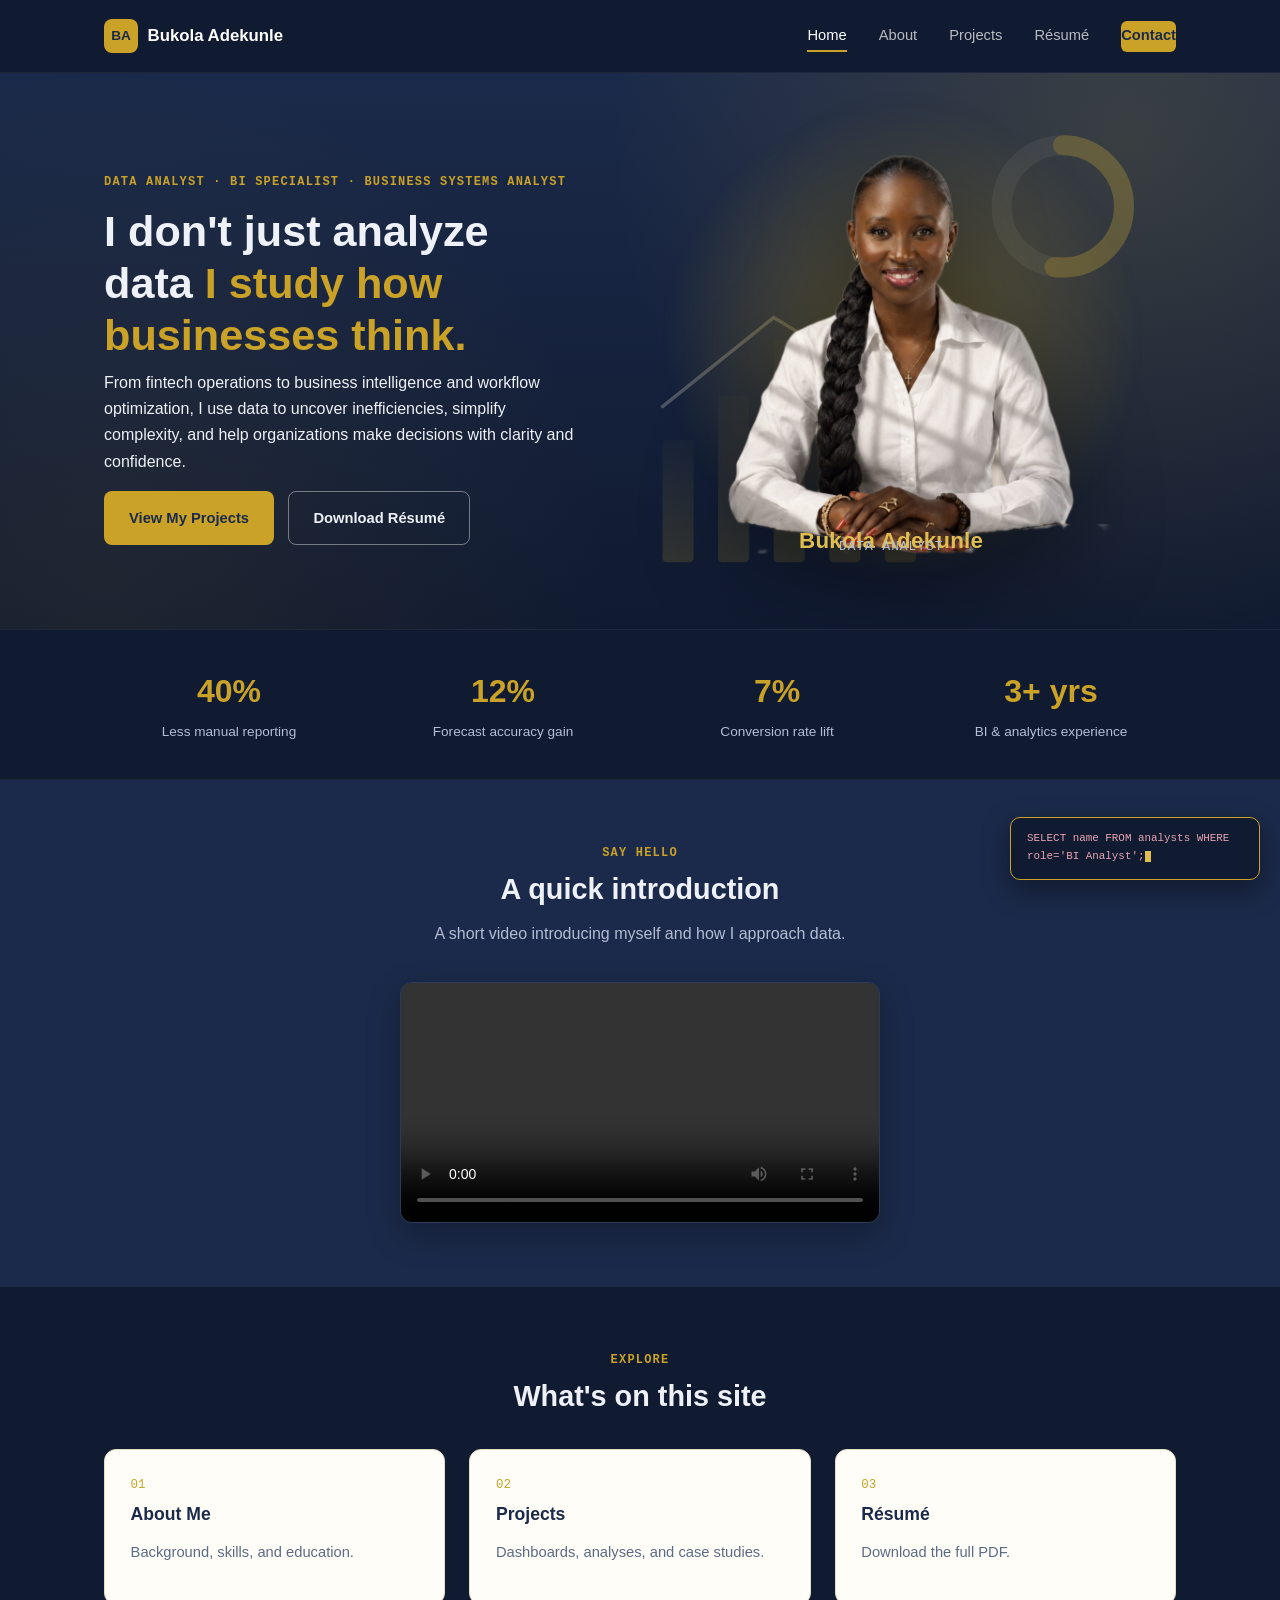
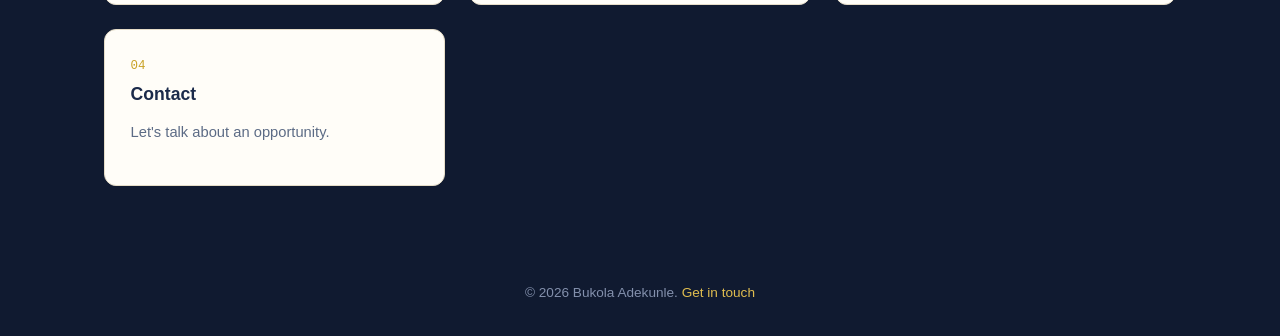
==== commit d03b2d17: "Update index.html" ====
--- a/index.html
+++ b/index.html
@@ -55,10 +55,8 @@
 
 <div class="container hero-grid">
 <div>
-<span class="eyebrow hero-eyebrow">Data Analyst · BI Specialist . Business Systems Analyst</span>
+<span class="eyebrow hero-eyebrow">Data Analyst · BI Specialist · Business Systems Analyst</span>
 <h1>I don't just analyze data <span class="accent">I study how businesses think.</span></h1>
-<p class="role">Business Intelligence Analyst solving operational problems with data.</p>
-<p class="bio">
 From fintech operations to business intelligence and workflow optimization,
 I use data to uncover inefficiencies, simplify complexity, and help
   organizations make decisions with clarity and confidence.
--- a/css/styles.css
+++ b/css/styles.css
@@ -284,8 +284,8 @@
 
 .photo-name {
   position: absolute;
-  bottom: 1.2rem; /* moved up from -0.5rem */
-  left: 50%;
+  bottom: 0.8rem; /* moved up from -0.5rem */
+  left: 48%;
   transform: translateX(-50%);
   font-family: var(--font-display);
   font-weight: 700;
@@ -299,8 +299,8 @@
 
 .photo-title {
   position: absolute;
-  bottom: 0.1rem; /* sits directly under the name */
-  left: 50%;
+  bottom: 1.0rem; /* sits directly under the name */
+  left: 48%;
   transform: translateX(-50%);
   font-family: var(--font-mono);
   font-weight: 500;
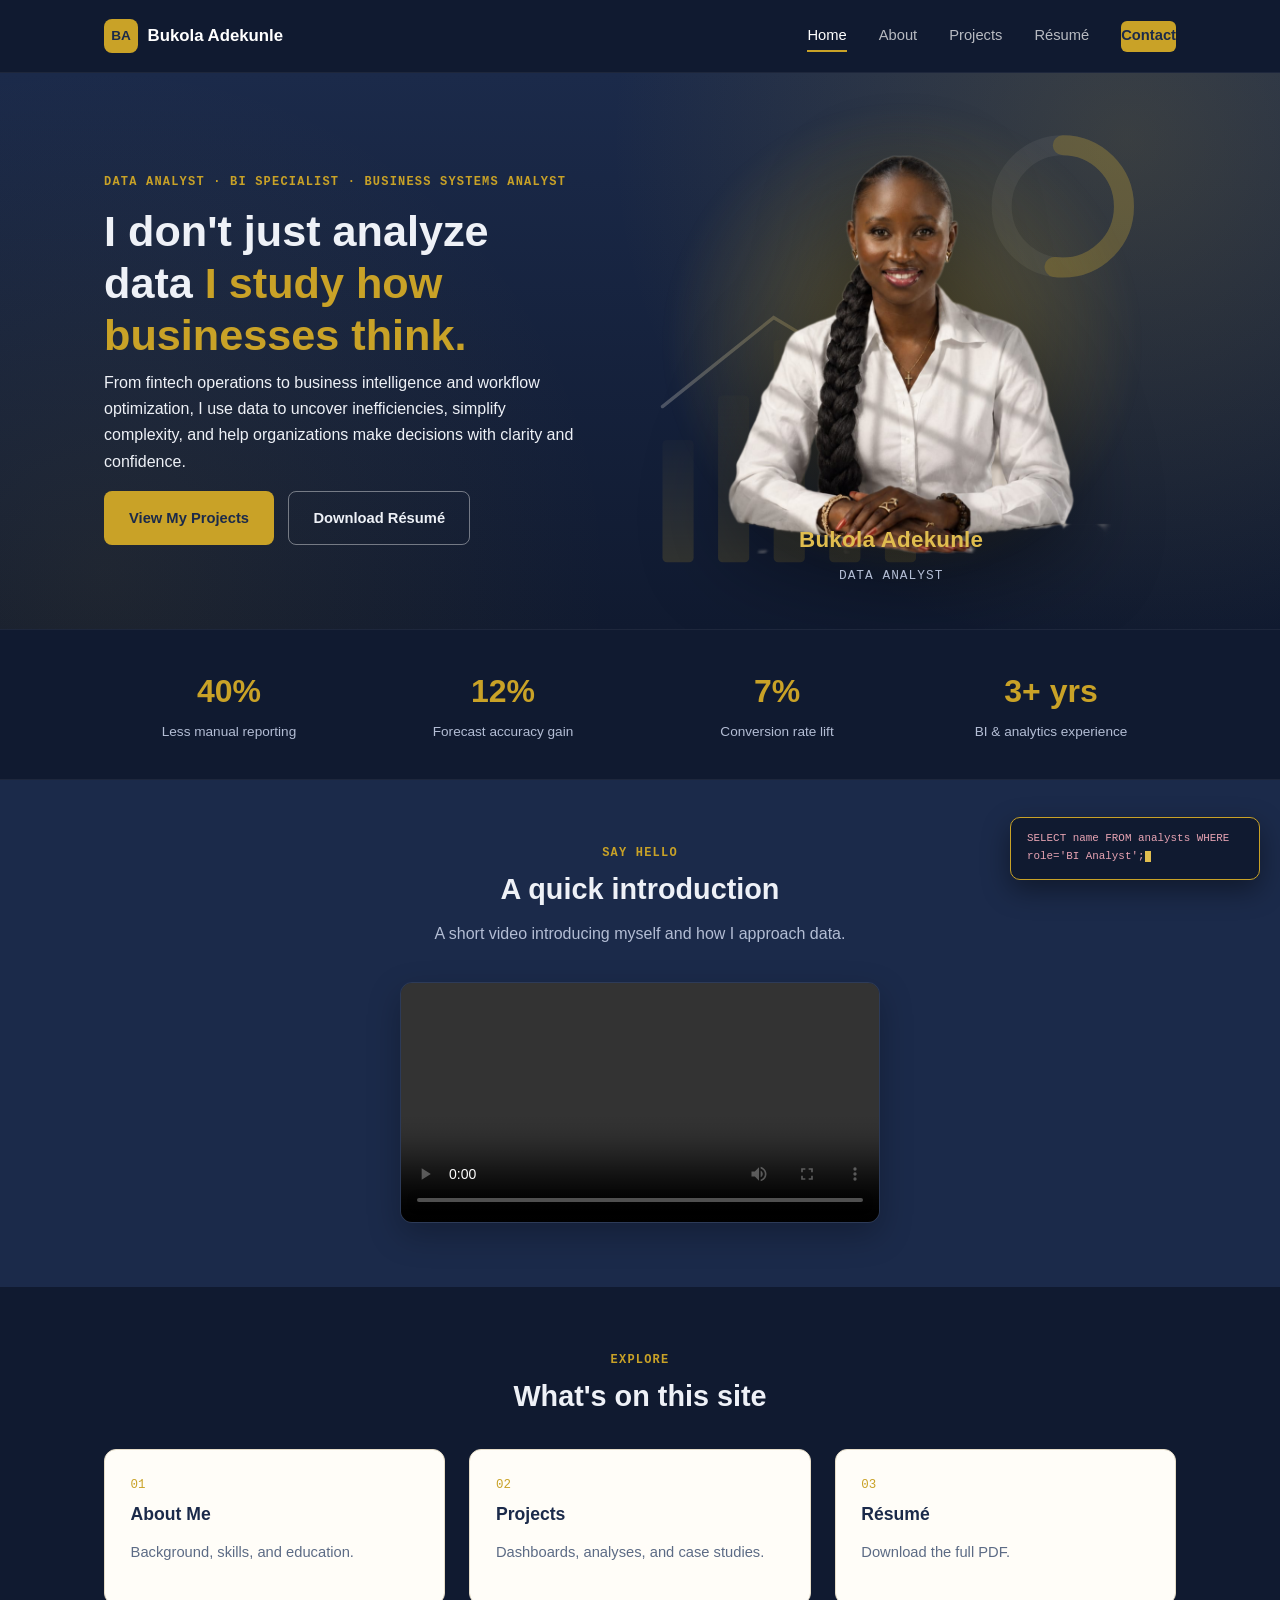
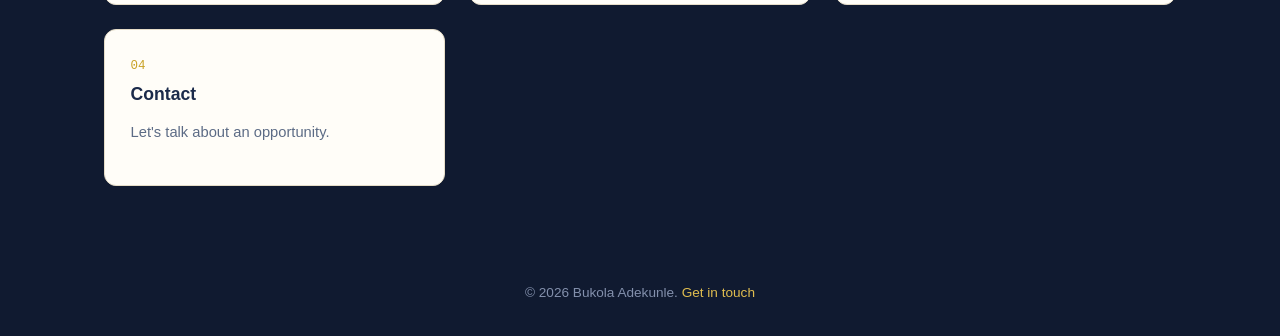
==== commit 2d435518: "Update index.html" ====
--- a/index.html
+++ b/index.html
@@ -96,7 +96,7 @@
 </div>
 <div class="video-wrap">
 <video controls poster="">
-<source src="videos/intro.mp4" type="video/mp4" />
+<source src="videos/intro.MP4" type="video/mp4" />
 Your browser does not support the video tag.
 </video>
 </div>
--- a/css/styles.css
+++ b/css/styles.css
@@ -284,7 +284,7 @@
 
 .photo-name {
   position: absolute;
-  bottom: 0.8rem; /* moved up from -0.5rem */
+  bottom: 0.9rem; /* moved up from -0.5rem */
   left: 48%;
   transform: translateX(-50%);
   font-family: var(--font-display);
@@ -299,7 +299,7 @@
 
 .photo-title {
   position: absolute;
-  bottom: 1.0rem; /* sits directly under the name */
+  bottom: -0.8rem; /* sits directly under the name */
   left: 48%;
   transform: translateX(-50%);
   font-family: var(--font-mono);
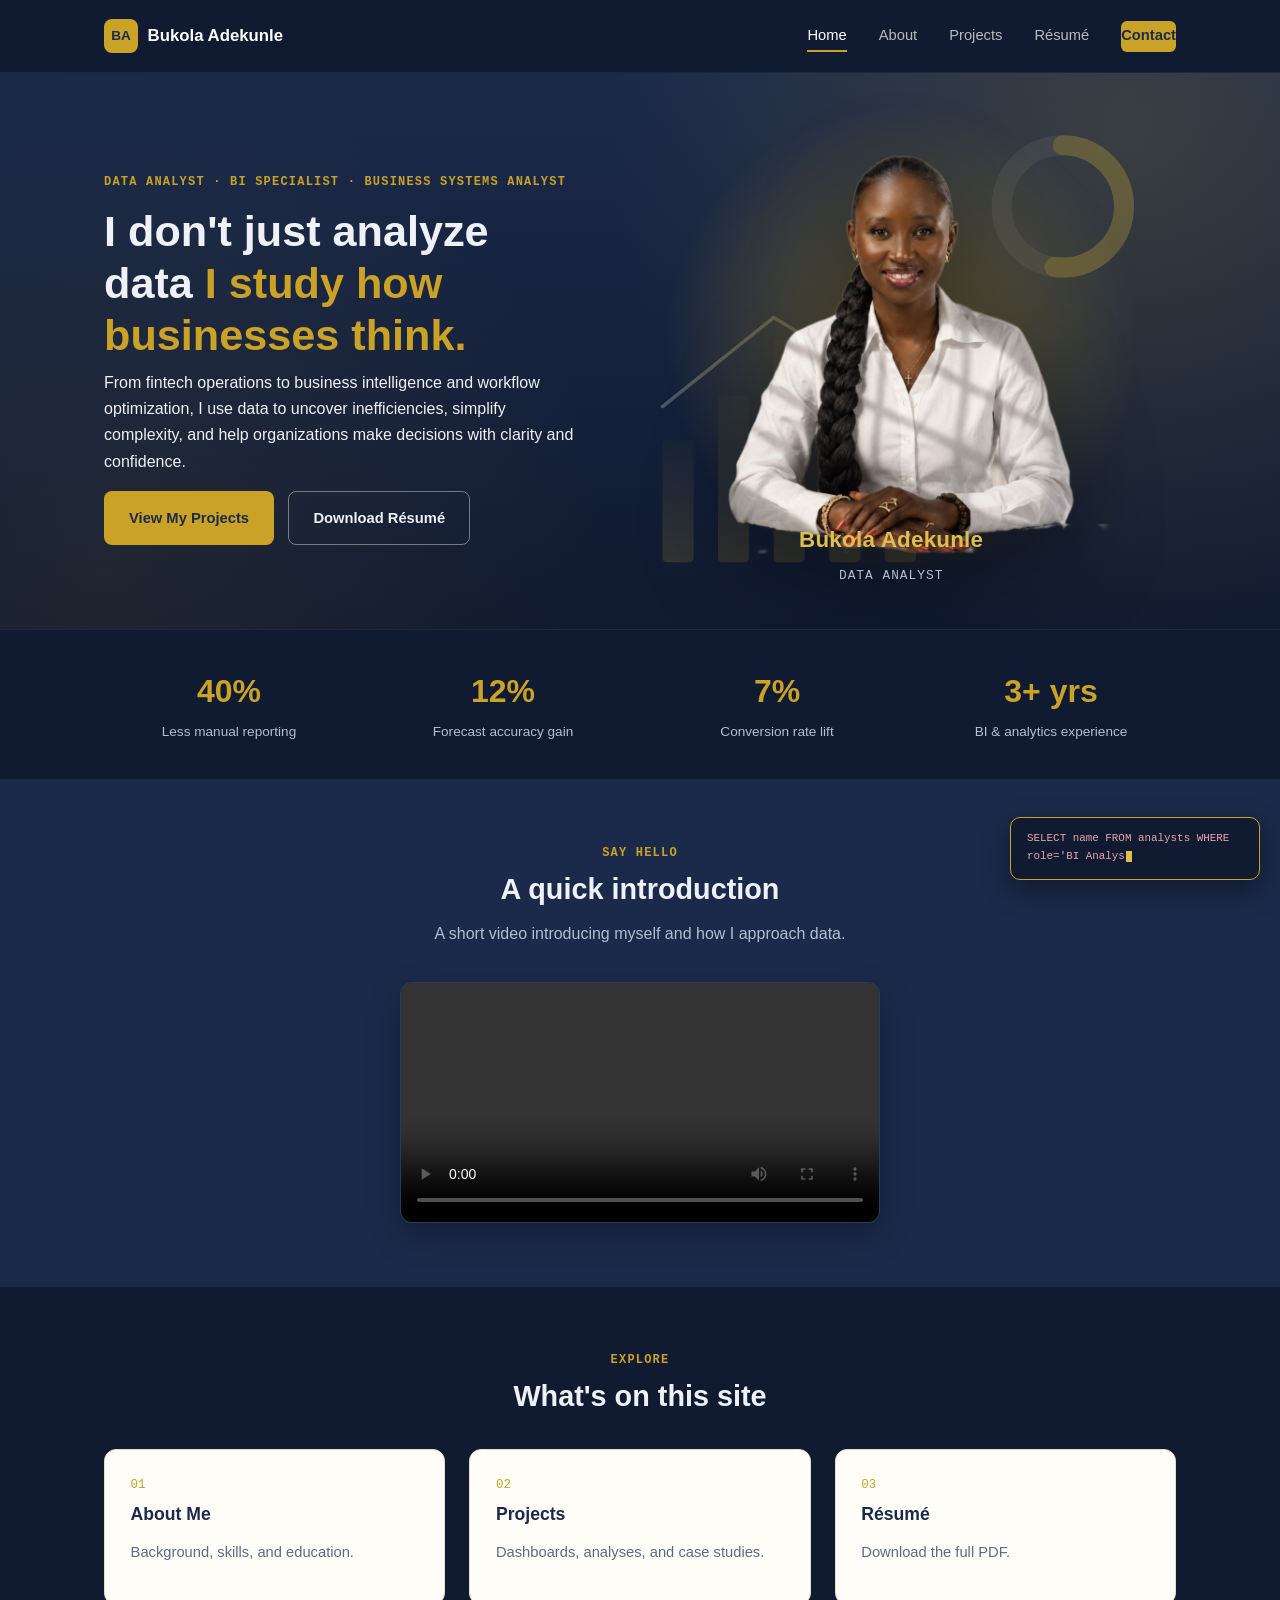
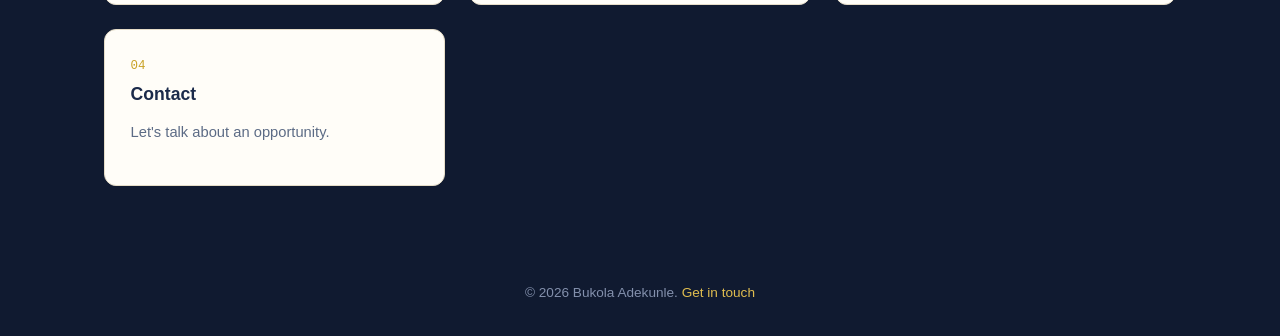
==== commit 29f31328: "Update index.html" ====
--- a/index.html
+++ b/index.html
@@ -96,7 +96,7 @@
 </div>
 <div class="video-wrap">
 <video controls poster="">
-<source src="videos/intro.MP4" type="video/mp4" />
+<source src="videos/intro.mp4" type="video/mp4" />
 Your browser does not support the video tag.
 </video>
 </div>
